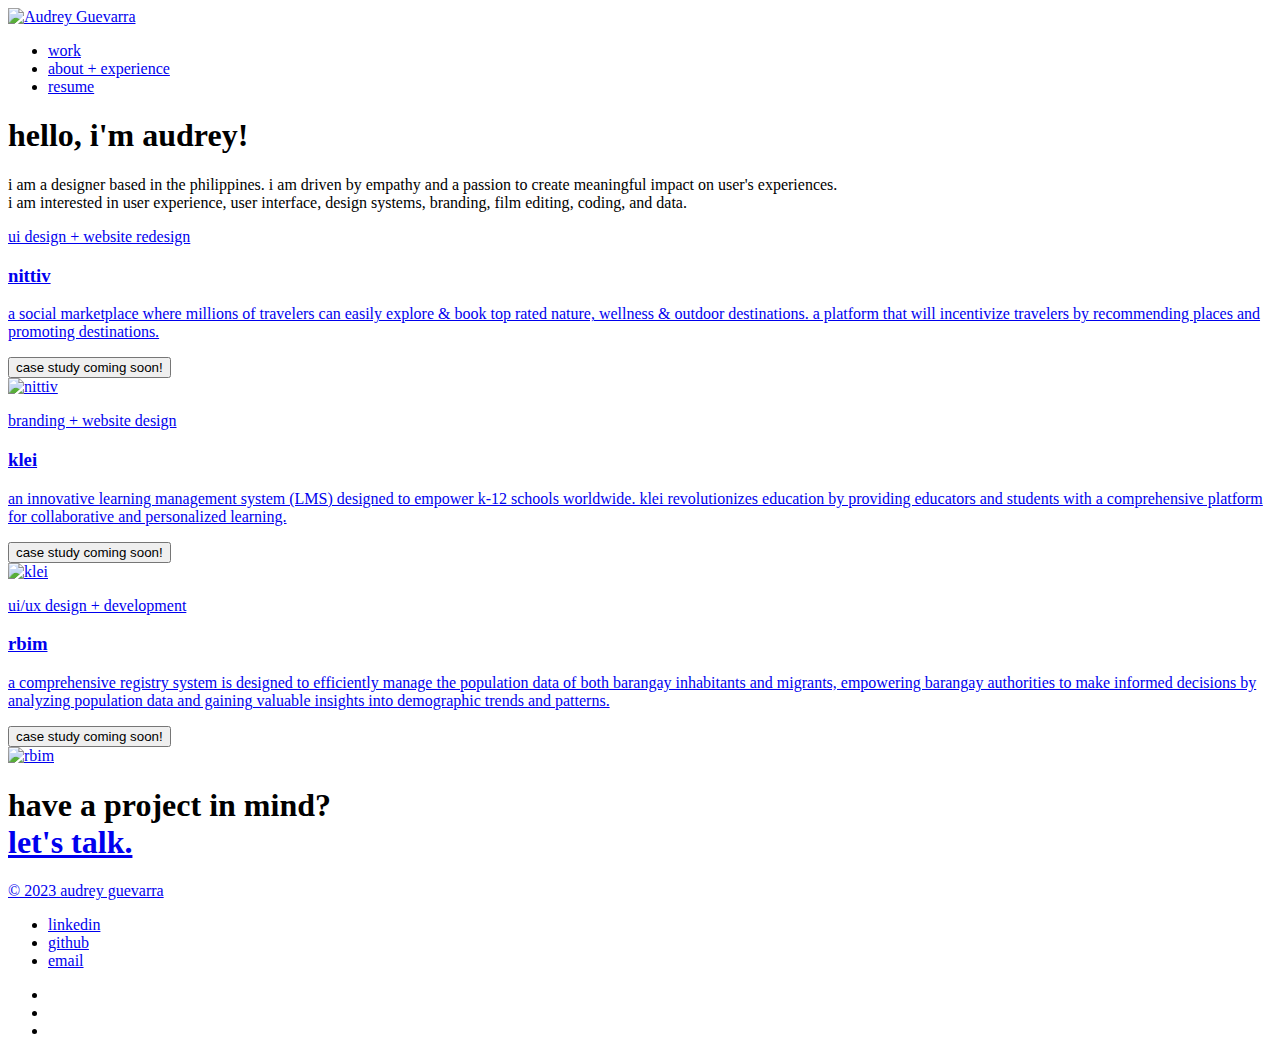
==== index.html @ 37573b38 "Create index.html" ====
<!DOCTYPE html>
<html lang="en">
<head>
    <!-- Meta Tags -->
    <meta charset="UTF-8">
    <meta http-equiv="X-UA-Compatible" content="IE=edge">
    <meta name="viewport" content="width=device-width, initial-scale=1.0">
    
    <!-- Title -->
    <title>Audrey Ross Guevarra</title>

    <!-- Favicon -->
    <link rel="shortcut icon" href="assets/images/logo.ico" type="image/x-icon">

    <!-- Fonts -->
    <link rel="preconnect" href="https://fonts.googleapis.com">
    <link rel="preconnect" href="https://fonts.gstatic.com" crossorigin>
    <link href="https://fonts.googleapis.com/css2?family=Outfit:wght@300;400;500;600;700;800;900&display=swap" rel="stylesheet">

    <!-- Icons -->
    <link href="https://cdn.jsdelivr.net/npm/remixicon@3.2.0/fonts/remixicon.css" rel="stylesheet">

    <!-- CSS -->
    <link rel="stylesheet" href="assets/css/style.css">

    <!-- JavaScript -->
    <link rel="stylesheet" href="https://unpkg.com/swiper/swiper-bundle.min.css" />
    
</head>
<body>

    <!-- Header -->
    <header id="header" class="header">
        <div class="container">
            <nav class="nav">
                <a href="index.html" class="nav__brand"><img src="assets/images/logo.svg" alt="Audrey Guevarra"></a>
                <div id="nav-menu" class="nav__menu">
                    <ul class="nav__list">
                        <li class="nav__item"><a href="index.html" class="nav__link">work</a></li>
                        <li class="nav__item"><a href="about.html" class="nav__link">about + experience</a></li>
                        <li class="nav__item"><a href="https://drive.google.com/file/d/1KDpCj2w9iUkUSq0yXN8H9X0-HxkxpvPe/view?usp=share_link" class="nav__link" target="_blank">resume</a></li>
                    </ul>
                </div>
                <div class="nav__toggle">
                    <i id="nav-toggle" class="ri-menu-3-line"></i>
                </div>
            </nav>
        </div>
    </header>

    <main class="main">
        <!-- hero -->
        <section id="hero" class="hero">
            <div class="hero__wrapper">
                <div class="hero__content">
                    <h1 class="hero__title">hello, i'm audrey!</h1>
                    <p class="hero__description">i am a <span>designer</span> based in the <span>philippines</span>. i am driven by <span>empathy</span> and a passion to create <span>meaningful impact</span> on user's experiences. <br>i am interested in <span>user experience</span>, user interface, <span>design systems</span>, branding, <span>film editing</span>, coding, and <span>data</span>.</p>
                </div>
            </div>
        </section>

        <!-- Projects -->
        <section id="project" class="section project">
            <div class="columns" onmouseover="changeImage('assets/images/proj-col-nittiv.png', this)" onmouseout="changeImage('assets/images/proj-gray-nittiv.png', this)">
                <a href="#" class="link">
                    <div class="left-content">
                        <p class="tag">ui design + website redesign</p>
                        <h3>nittiv</h3>
                        <p class="description">a social marketplace where millions of travelers can easily explore & book top rated nature, wellness & outdoor destinations. a platform that will incentivize travelers by recommending places and promoting destinations.</p>
                        <button class="btn--primary">case study coming soon!</button>
                    </div>
                    <div class="right-content">
                        <img src="assets/images/proj-gray-nittiv.png" alt="nittiv" class="first">
                    </div>
                </a>
            </div>
            <div class="columns" onmouseover="changeImage('assets/images/proj-col-klei.png', this)" onmouseout="changeImage('assets/images/proj-gray-klei.png', this)">
                <a href="#" class="link">
                    <div class="left-content">
                        <p class="tag">branding + website design</p>
                        <h3>klei</h3>
                        <p class="description">an innovative learning management system (LMS) designed to empower k-12 schools worldwide. klei revolutionizes education by providing educators and students with a comprehensive platform for collaborative and personalized learning.</p>
                        <button class="btn--primary">case study coming soon!</button>
                    </div>
                    <div class="right-content">
                        <img src="assets/images/proj-gray-klei.png" alt="klei" class="first">
                    </div>
                </a>
            </div>
            <div class="columns" onmouseover="changeImage('assets/images/proj-col-rbim.png', this)" onmouseout="changeImage('assets/images/proj-gray-rbim.png', this)">
                <a href="#" class="link">
                    <div class="left-content">
                        <p class="tag">ui/ux design + development</p>
                        <h3>rbim</h3>
                        <p class="description">a comprehensive registry system is designed to efficiently manage the population data of both barangay inhabitants and migrants, empowering barangay authorities to make informed decisions by analyzing population data and gaining valuable insights into demographic trends and patterns.</p>
                        <button class="btn--primary">case study coming soon!</button>
                    </div>
                    <div class="right-content">
                        <img src="assets/images/proj-gray-rbim.png" alt="rbim" class="first">
                    </div>
                </a>
            </div>
        </section>

        <section id="contact" class="contact">
            <div class="touch">
                <h1>have a project in mind?<br><span><a href="mailto:audreyrossguevarra@gmail.com">let's talk.</a></span></h1>
            </div>
        </section>
    </main>

    <!-- Footer -->
    <footer id="footer" class="footer">
        <div class="footer-content">
            <a href="#">© 2023 audrey guevarra</a>
            <div id="footer-items" class="footer-items">
                <ul class="footer__list">
                    <li><a href="https://www.linkedin.com/in/audreyrossguevarra/" target="_blank" class="social__link">linkedin</a></li>
                    <li><a href="https://github.com/audreyguevarra" target="_blank" class="social__link">github</a></li>
                    <li><a href="mailto:audreyrossguevarra@gmail.com" target="_blank" class="social__link">email</a></li>
                </ul>
                <ul class="socials">
                    <li><a href="https://www.linkedin.com/in/audreyrossguevarra/" target="_blank" class="social__link"><i class="ri-linkedin-fill"></i></a></li>
                    <li><a href="https://github.com/audreyguevarra" target="_blank" class="social__link"><i class="ri-github-fill"></i></i></a></li>
                    <li><a href="mailto:audreyrossguevarra@gmail.com" target="_blank" class="social__link"><i class="ri-at-line"></i></a></li>
                </ul>
            </div>  
        </div>
    </footer>

    <!-- Main JS -->
    <script type="text/javascript" src="assets/js/script.js"></script>

    <!-- Swiper JS -->
    <script src="https://unpkg.com/swiper/swiper-bundle.min.js"></script>

    <!-- Scroll Reveal -->
    <script src="https://unpkg.com/scrollreveal"></script>

</body>
</html>
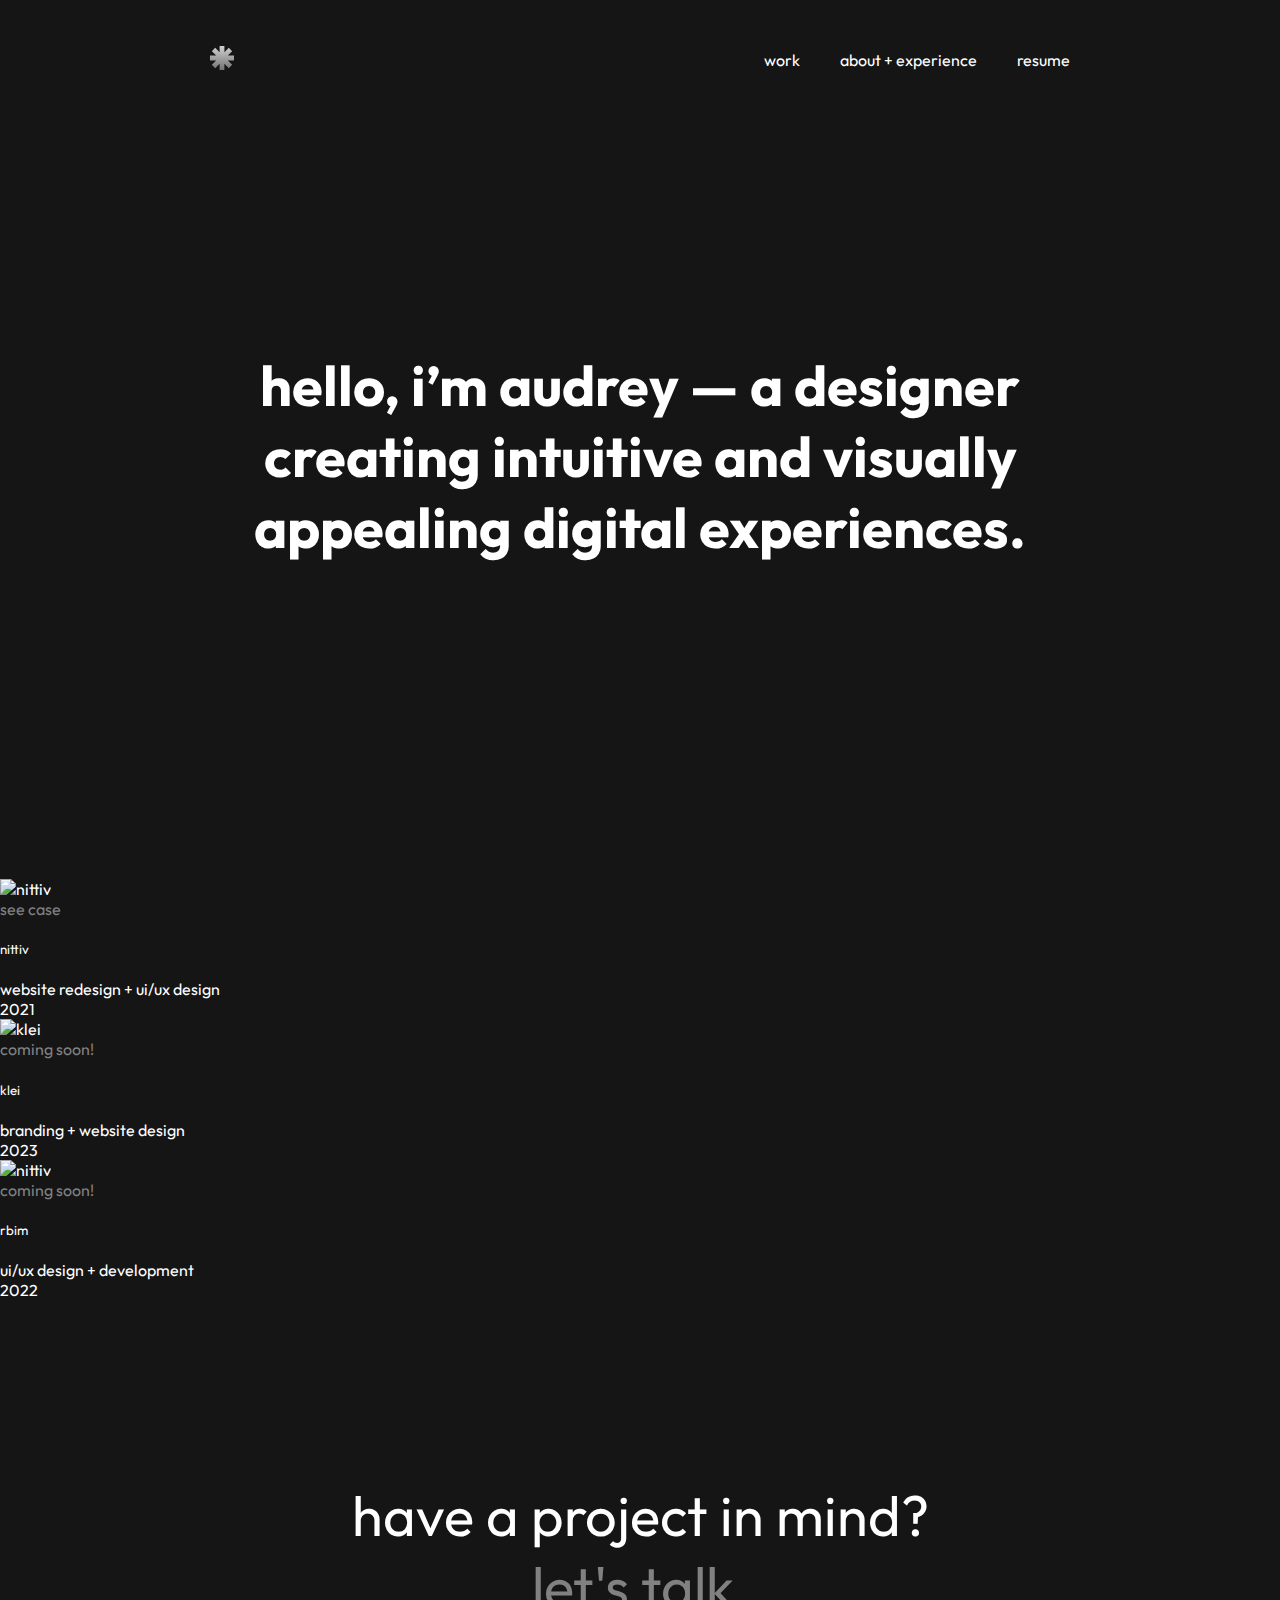
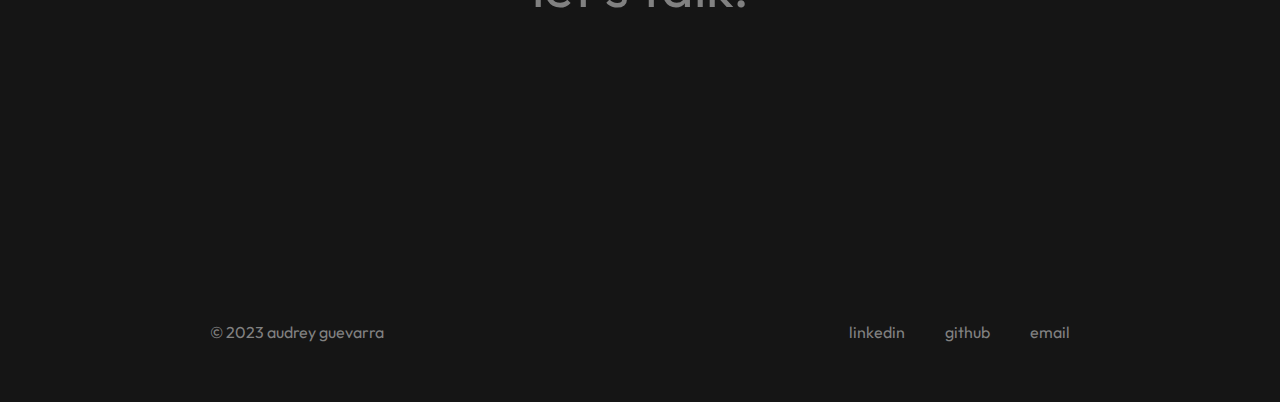
==== commit de591d42: "Update index.html" ====
--- a/index.html
+++ b/index.html
@@ -38,7 +38,7 @@
                     <ul class="nav__list">
                         <li class="nav__item"><a href="index.html" class="nav__link">work</a></li>
                         <li class="nav__item"><a href="about.html" class="nav__link">about + experience</a></li>
-                        <li class="nav__item"><a href="https://drive.google.com/file/d/1KDpCj2w9iUkUSq0yXN8H9X0-HxkxpvPe/view?usp=share_link" class="nav__link" target="_blank">resume</a></li>
+                        <li class="nav__item"><a href="https://drive.google.com/file/d/1KDpCj2w9iUkUSq0yXN8H9X0-HxkxpvPe/view?usp=sharing" class="nav__link" target="_blank">resume</a></li>
                     </ul>
                 </div>
                 <div class="nav__toggle">
@@ -50,59 +50,55 @@
 
     <main class="main">
         <!-- hero -->
-        <section id="hero" class="hero">
+        <section id="hero" class="section-hero">
             <div class="hero__wrapper">
                 <div class="hero__content">
-                    <h1 class="hero__title">hello, i'm audrey!</h1>
-                    <p class="hero__description">i am a <span>designer</span> based in the <span>philippines</span>. i am driven by <span>empathy</span> and a passion to create <span>meaningful impact</span> on user's experiences. <br>i am interested in <span>user experience</span>, user interface, <span>design systems</span>, branding, <span>film editing</span>, coding, and <span>data</span>.</p>
+                    <h1 class="hero__title">hello, i’m audrey — a designer creating intuitive and visually appealing digital experiences.</h1>
                 </div>
             </div>
         </section>
 
-        <!-- Projects -->
-        <section id="project" class="section project">
-            <div class="columns" onmouseover="changeImage('assets/images/proj-col-nittiv.png', this)" onmouseout="changeImage('assets/images/proj-gray-nittiv.png', this)">
-                <a href="#" class="link">
-                    <div class="left-content">
-                        <p class="tag">ui design + website redesign</p>
-                        <h3>nittiv</h3>
-                        <p class="description">a social marketplace where millions of travelers can easily explore & book top rated nature, wellness & outdoor destinations. a platform that will incentivize travelers by recommending places and promoting destinations.</p>
-                        <button class="btn--primary">case study coming soon!</button>
-                    </div>
-                    <div class="right-content">
-                        <img src="assets/images/proj-gray-nittiv.png" alt="nittiv" class="first">
-                    </div>
-                </a>
+        <!-- works -->
+        <section id="work" class="section-work">
+            <div class="rows">
+                <div class="rows-one">
+                    <img src="assets/images/work-nittiv.png" alt="nittiv">
+                    <div class="overlay"></div>
+                    <div class="button"><a href="nittiv.html">see case</a></div>
+                </div>
+                <div class="rows-content">
+                    <h5>nittiv</h5>
+                    <p>website redesign + ui/ux design</p>
+                    <p>2021</p>
+                </div>
             </div>
-            <div class="columns" onmouseover="changeImage('assets/images/proj-col-klei.png', this)" onmouseout="changeImage('assets/images/proj-gray-klei.png', this)">
-                <a href="#" class="link">
-                    <div class="left-content">
-                        <p class="tag">branding + website design</p>
-                        <h3>klei</h3>
-                        <p class="description">an innovative learning management system (LMS) designed to empower k-12 schools worldwide. klei revolutionizes education by providing educators and students with a comprehensive platform for collaborative and personalized learning.</p>
-                        <button class="btn--primary">case study coming soon!</button>
-                    </div>
-                    <div class="right-content">
-                        <img src="assets/images/proj-gray-klei.png" alt="klei" class="first">
-                    </div>
-                </a>
+            <div class="rows">
+                <div class="rows-img">
+                    <img src="assets/images/work-klei.png" alt="klei">
+                    <div class="overlay"></div>
+                    <div class="button"><a href="">coming soon!</a></div>
+                </div>
+                <div class="rows-content">
+                    <h5>klei</h5>
+                    <p>branding + website design</p>
+                    <p>2023</p>
+                </div>
             </div>
-            <div class="columns" onmouseover="changeImage('assets/images/proj-col-rbim.png', this)" onmouseout="changeImage('assets/images/proj-gray-rbim.png', this)">
-                <a href="#" class="link">
-                    <div class="left-content">
-                        <p class="tag">ui/ux design + development</p>
-                        <h3>rbim</h3>
-                        <p class="description">a comprehensive registry system is designed to efficiently manage the population data of both barangay inhabitants and migrants, empowering barangay authorities to make informed decisions by analyzing population data and gaining valuable insights into demographic trends and patterns.</p>
-                        <button class="btn--primary">case study coming soon!</button>
-                    </div>
-                    <div class="right-content">
-                        <img src="assets/images/proj-gray-rbim.png" alt="rbim" class="first">
-                    </div>
-                </a>
+            <div class="rows">
+                <div class="rows-img">
+                    <img src="assets/images/work-rbim.png" alt="nittiv">
+                    <div class="overlay"></div>
+                    <div class="button"><a href="#">coming soon!</a></div>
+                </div>
+                <div class="rows-content">
+                    <h5>rbim</h5>
+                    <p>ui/ux design + development</p>
+                    <p>2022</p>
+                </div>
             </div>
         </section>
 
-        <section id="contact" class="contact">
+        <section id="contact" class="section-contact">
             <div class="touch">
                 <h1>have a project in mind?<br><span><a href="mailto:audreyrossguevarra@gmail.com">let's talk.</a></span></h1>
             </div>
@@ -129,7 +125,7 @@
     </footer>
 
     <!-- Main JS -->
-    <script type="text/javascript" src="assets/js/script.js"></script>
+    <script type="text/javascript" defer src="assets/js/script.js"></script>
 
     <!-- Swiper JS -->
     <script src="https://unpkg.com/swiper/swiper-bundle.min.js"></script>
@@ -138,4 +134,4 @@
     <script src="https://unpkg.com/scrollreveal"></script>
 
 </body>
-</html>+</html>
--- a/assets/css/style.css
+++ b/assets/css/style.css
@@ -0,0 +1,593 @@
+:root{
+
+    /* ------ colors ------ */
+    --color-bg-primary: #151515;
+    --color-bg-secondary: #1B1B1D;
+    --color-bg-tertiary: #171718;
+    --color-text-primary: #ffffff;
+    --color-text-secondary: #818181;
+    --tw-border-opacity: 1!important;
+    
+    /* ------ fonts ------ */
+    
+    --ff-body: "Outfit", sans-serif;
+    /* size */
+    --fs-xsm: 14px;
+    --fs-sm: 16px;
+    --fs-md: 20px;
+    --fs-lg: 24px;
+    --fs-xl: 30px;
+    --fs-xxl: 46px;
+    --fs-xxxl: 56px;
+    --fs-biggest: 76px;
+    /* weight */
+    --fw-light: 300;
+    --fw-regular: 400;
+    --fw-medium: 500;
+    --fw-semibold: 600;
+    --fw-bold: 700;
+
+    /* ------  transition & z-index ------ */
+    --zindex-menu: 1000;
+    --zindex-fixed: 1010;
+
+    /* ------ width & height ------ */
+    --width-container: 100%;
+    --height-header: 120px;
+    --height-header-scroll: 90px;
+
+    /* ------ transition ------ */
+    --transition: all 0.4s cubic-bezier(0.645, 0.045, 0.355, 1);
+    --box-shadow: 0px 4px 20px rgba(0, 0, 0, 0.1);
+}
+
+/* ------  ------ */
+h1, h2, h3, h4, h5{
+    color: var(--color-text-primary);
+    font-weight: var(--fw-regular);
+}
+
+html{
+    scroll-behavior: smooth;
+}
+
+body, h1, h2, h3, h4, p, ul{
+    margin: 0;
+    padding: 0;
+}
+
+ul{
+    list-style-type: none;
+    display: block;
+}
+
+a{
+    text-decoration: none;
+    color: var(--color-text-secondary);
+}
+
+main{
+    overflow: hidden;
+}
+
+body{
+    background-color: var(--color-bg-primary);
+    font-weight: var(--fw-regular);
+    font-family: var(--ff-body);
+    color: var(--color-text-primary);
+}
+/* ------ resuable css ------ */
+.container{
+    width: 90%;
+    /* max-width: var(--width-container); */
+    margin: auto 210px;
+    /* background-color: var(--color-bg-secondary); */
+}
+.section{
+    padding: 40px 0;
+}
+.section__header{
+    margin: 80px 0;
+    text-align: center;
+}
+.section__title{
+    font-size: var(--fs-xxxl);
+    margin-bottom: 0.5rem;
+}
+.section__subtitle{
+    font-size: var(--fs-sm);
+    position: relative;
+}
+.section__subtitle::after{
+    position: absolute;
+    content: "";
+    width: 100%;
+    height: 0.5rem;
+    background-color: var(--color-bg-primary);
+    bottom: -1.5rem;
+    left: 50%;
+    transform: translateX(-50%);
+}
+.d-grid{
+    display: inline-block;
+    padding: 1.5rem 4rem;
+    color: var(--color-text-primary);
+    font-weight: var(--fw-regular);
+}
+.btn--primary{
+    font-family: var(--ff-body);
+    font-size: var(--fs-sm);
+    color: var(--color-text-primary);
+    background-color: transparent;
+    border: none;
+    padding: 0;
+}
+/* ------ header ------ */
+.header{
+    position: fixed;
+    top: 0;
+    left: 0;
+    right: 0;
+    display: flex;
+    align-items: center;
+    height: var(--height-header);
+    z-index: var(--zindex-menu);
+    transition: var(--transition);
+    background-color: var(--color-bg-primary);
+}
+.header--scroll{
+    height: var(--height-header-scroll);
+}
+.nav{
+    display: flex;
+    justify-content: space-between;
+    align-items: center;
+    width: 100%;
+    height: 100%;
+}
+.nav__brand img{
+    width: 24px;
+}
+.nav__list{
+    display: flex;
+    column-gap: 40px;
+}
+.nav__link{
+    transition: var(--transition);
+    color: var(--color-text-primary);
+}
+.nav__link:hover{
+    color: var(--color-text-secondary);
+}
+.nav__toggle{
+    display: none;
+    font-size: var(--fs-sm);
+    color: var(--color-text-primary);
+    cursor: pointer;
+    transition: var(--transition);
+}
+.nav__toggle:hover{
+    color: var(--color-text-primary);
+}
+@media screen and (max-width: 968px){
+    .container{
+        margin: auto 32px;
+    }
+    .nav__list{
+        flex-direction: column;
+        justify-content: center;
+        align-items: center;
+        row-gap: 4rem;
+    }
+    .nav__menu{
+        position: fixed;
+        top: 0;
+        bottom: 0;
+        left: 0;
+        right: 0;
+        display: none;
+        justify-content: center;
+        transition: var(--transition);
+    }
+    .nav__menu--open{
+        display: flex;
+        background-color: var(--color-bg-secondary);
+    }
+    .nav__toggle{
+        display: block;
+    }
+    .nav__brand, .nav__toggle{
+        z-index: var(--zindex-fixed);
+    }
+}
+
+/* ------ hero ------ */
+.hero__wrapper{
+    /* min-height: calc(100vh - var(--height-header)); */
+    padding: 350px 210px 300px 210px;
+}
+.hero__content{
+    text-align: center;
+}
+.hero__title{
+    font-size: var(--fs-xxxl);
+    font-weight: var(--fw-bold);
+    margin-bottom: 16px;
+    position: relative;
+}
+.hero__title::after{
+    position: absolute;
+    content: "";
+    width: 10rem;
+    height: .5rem;
+    bottom: -2rem;
+    left: 50%;
+    transform: translateX(-50%);
+}
+.hero__description{
+    color: var(--color-text-secondary);
+    font-size: var(--fs-sm);
+}
+.hero__description span{
+    color: var(--color-text-primary);
+}
+@media screen and (max-width: 968px){
+    .hero__wrapper{
+        padding: 300px 32px 170px 32px ;
+    }
+    
+}
+/* ------ project ------ */
+.columns{
+    padding: 32px 210px;
+    position: relative;
+}
+.link{
+    padding: 32px;
+    display: flex;
+    transition: all 0.3s;
+    column-gap: 60px;
+    position: relative;
+    border-top: 1px solid var(--color-bg-primary);
+}
+.first-hover{
+    display: none;
+}
+.link:hover{
+    background-color: var(--color-bg-tertiary);
+    /* background-color: rgba(255, 255, 255, 0.07);
+    backdrop-filter: blur(10px);
+    border-top: 1px solid rgba(255, 255, 255, 0.1); */
+}
+.right-content img{
+    height: 260px;
+}
+.left-content{
+    display: flex;
+    flex-direction: column;
+    align-items: flex-start;
+    justify-content: center;
+}
+.left-content h3{
+    font-size: var(--fs-xxxl);
+    font-weight: var(--fw-bold);
+    padding-bottom: 16px;
+}
+.left-content p{
+    font-size: var(--fs-sm);
+}
+.left-content .tag{
+    color: var(--color-text-primary);
+}
+.tag{
+    display: inline-block;
+    border: 1px solid var(--color-text-primary);
+    border-radius: 30px;
+    padding: 8px 16px 8px 16px;
+    margin-bottom: 16px;
+    text-align: center;
+}
+.description{
+    color: var(--color-text-secondary);
+    padding-bottom: 16px;
+}
+@media screen and (max-width: 968px){
+    .columns{
+        padding: 15px 32px;
+    }
+    .link{
+        padding: 0;
+        display: block;
+    }
+    .left-content{
+        margin-bottom: 32px;
+    }
+    .right-content img{
+        width: 100%;
+        height: 100%;
+    }
+}
+/* get in touch */
+.touch{
+    padding: 180px 0 240px 0;
+    text-align: center;
+}
+.touch h1{
+    font-size: var(--fs-xxxl);
+}
+.touch span{
+    color: var(--color-text-secondary);
+}
+@media screen and (max-width: 968px){
+    .touch{
+        padding: 200px 32px;
+        text-align: center;
+    }
+}
+/* footer */
+.footer-content{
+    display: flex;
+    justify-content: space-between;
+    padding: 60px 210px;
+}
+.footer__list{
+    display: flex;
+    column-gap: 40px;
+}
+.social__link{
+    transition: var(--transition);
+}
+.social__link:hover{
+    color: var(--color-text-primary);
+}
+.socials{
+    display: none;
+}
+@media screen and (max-width: 968px){
+    .footer-content{
+        padding: 50px 32px;
+        align-items: center;
+        flex-direction: column;
+        row-gap: 16px;
+    }
+    .footer__list{
+        display: none;
+    }
+    .socials{
+        display: flex;
+        column-gap: 20px;
+        font-size: var(--fs-sm);
+    }
+    
+}
+/* about */
+.about{
+    margin-top: 210px;
+}
+.about-content{
+    padding: 0 210px 96px;
+    display: inline-block;
+    column-gap: 170px;
+    align-items: flex-start;
+}
+.titles{
+    display: inline-block;
+    border: 1px solid var(--color-text-primary);
+    border-radius: 30px;
+    padding: 8px 16px 8px 16px;
+    margin-bottom: 32px;
+    text-align: center;
+}
+.about-content h5{
+    padding: 0;
+    margin: 0;
+}
+.about-content h1{
+    font-size: var(--fs-xxxl);
+    padding-bottom: 16px;
+}
+.about-content p{
+    color: var(--color-text-secondary);
+    line-height: 24px;
+}
+.about-content span{
+    color: var(--color-text-primary);
+}
+.experience-content{
+    padding: 0 210px 32px;
+    display: inline-block;
+    column-gap: 126px;
+}
+.experience-content h5{
+    padding: 0;
+    margin: 0;
+}
+.experience-content h1{
+    font-size: var(--fs-xl);
+    padding-bottom: 16px;
+}
+.experience-content h3{
+    font-size: var(--fs-lg);
+    color: var(--color-text-secondary);
+    padding-bottom: 64px;
+}
+.skills-content{
+    padding: 0 210px;
+    display: inline-block;
+    column-gap: 168px;
+}
+.skills-content h5{
+    padding: 0;
+    margin: 0;
+}
+.skills-content h1{
+    font-size: var(--fs-xxl);
+    padding-bottom: 8px
+}
+.skills-content p{
+    line-height: 24px;
+    color: var(--color-text-secondary);
+    padding-bottom: 64px;
+}
+.skillset{
+    display: flex;
+    column-gap: 48px;
+}
+.skillset div{
+    display: inline;
+}
+.skillset div h2{
+    padding-bottom: 32px;
+}
+
+@media screen and (max-width: 968px){
+    .about-content{
+        padding: 0 32px 64px;
+        display: block;
+        column-gap: 170px;
+        align-items: flex-start;
+    }
+    .about-content h1{
+        font-size: var(--fs-xl);
+        padding-bottom: 16px;
+    }
+    .about-content p{
+        color: var(--color-text-secondary);
+        font-size: var(--fs-sm);
+        line-height: 24px;
+    }
+    .experience-content{
+        padding: 0 32px 64px;
+        display: block;
+        column-gap: 170px;
+        align-items: flex-start;
+    }
+    .experience-content h1{
+        font-size: var(--fs-lg);
+        padding-bottom: 16px;
+    }
+    .experience-content h3{
+        font-size: var(--fs-md);
+        color: var(--color-text-secondary);
+        padding-bottom: 32px;
+    }
+    .skills-content{
+        padding: 0 32px 128px;
+        display: block;
+        column-gap: 170px;
+        align-items: flex-start;
+    }
+    .skills-content h1{
+        font-size: var(--fs-xl);
+        padding-bottom: 8px
+    }
+    .skills-content p{
+        line-height: 24px;
+        color: var(--color-text-secondary);
+        padding-bottom: 32px;
+    }
+    .skillset{
+        display: block;
+        column-gap: 64px;
+    }
+    .skillset div h2{
+        font-size: var(--fs-lg);
+        padding-bottom: 32px;
+    }
+}
+
+/* project: nittiv */
+.proj-nittiv{
+    margin-top: 0;
+}
+.proj-content{
+    padding: 0 210px 128px;
+    display: inline-block;
+    column-gap: 170px;
+    align-items: flex-start;
+}
+.proj-content h5{
+    padding: 0;
+    margin: 16px 0;
+}
+.proj-content h1{
+    font-size: var(--fs-xxxl);
+    font-weight: 600;
+    padding-bottom: 16px;
+}
+.proj-content p{
+    color: var(--color-text-secondary);
+    line-height: 24px;
+}
+.proj-deets{
+    display: flex;
+    column-gap: 64px;
+    padding-top: 32px;
+}
+.proj-deets h4{
+    font-size: var(--fs-sm);
+}
+.proj-img img{
+    padding-top: 64px;
+    width: 100%;
+}
+
+@media screen and (max-width: 968px){
+    .proj-content{
+        padding: 0 32px 64px;
+        display: block;
+        column-gap: 170px;
+        align-items: flex-start;
+    }
+    .proj-content h1{
+        font-size: var(--fs-xl);
+        padding-bottom: 16px;
+    }
+    .proj-content p{
+        color: var(--color-text-secondary);
+        font-size: var(--fs-sm);
+        line-height: 24px;
+    }
+}
+
+.challenge{
+    margin: 32px 0 128px 0;
+}
+.day{
+    padding: 32px 210px;
+    position: relative;
+}
+.ui{
+    padding: 32px;
+    display: flex;
+    transition: all 0.3s;
+    column-gap: 60px;
+    position: relative;
+    justify-content: space-between;
+    border-top: 1px solid var(--color-bg-primary);
+}
+.ui:hover{
+    background-color: var(--color-bg-tertiary);
+}
+.left-content{
+    display: flex;
+    flex-direction: column;
+    align-items: flex-start;
+    justify-content: center;
+}
+@media screen and (max-width: 968px){
+    .day{
+        padding: 15px 32px;
+    }
+    .ui{
+        padding: 0;
+        display: block;
+    }
+    .left-content{
+        margin-bottom: 32px;
+    }
+    .right-content img{
+        width: 100%;
+        height: 100%;
+    }
+}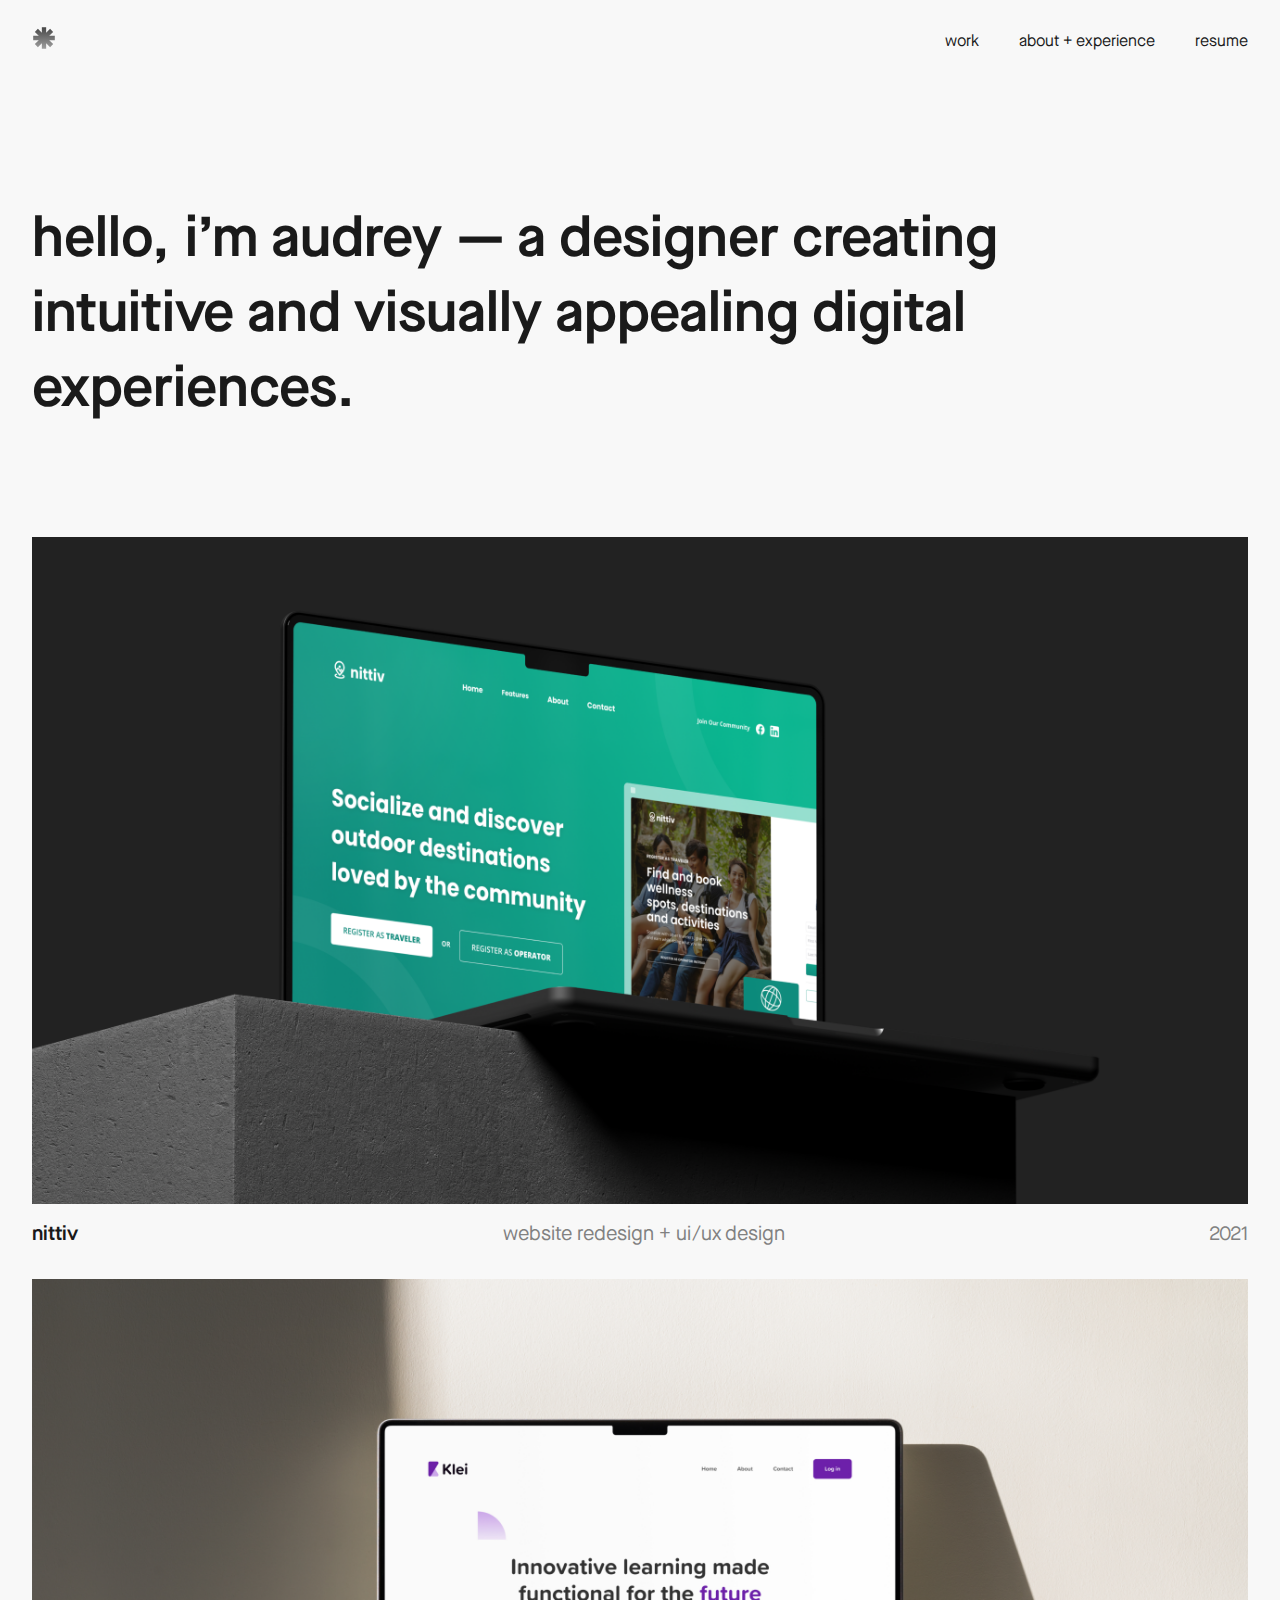
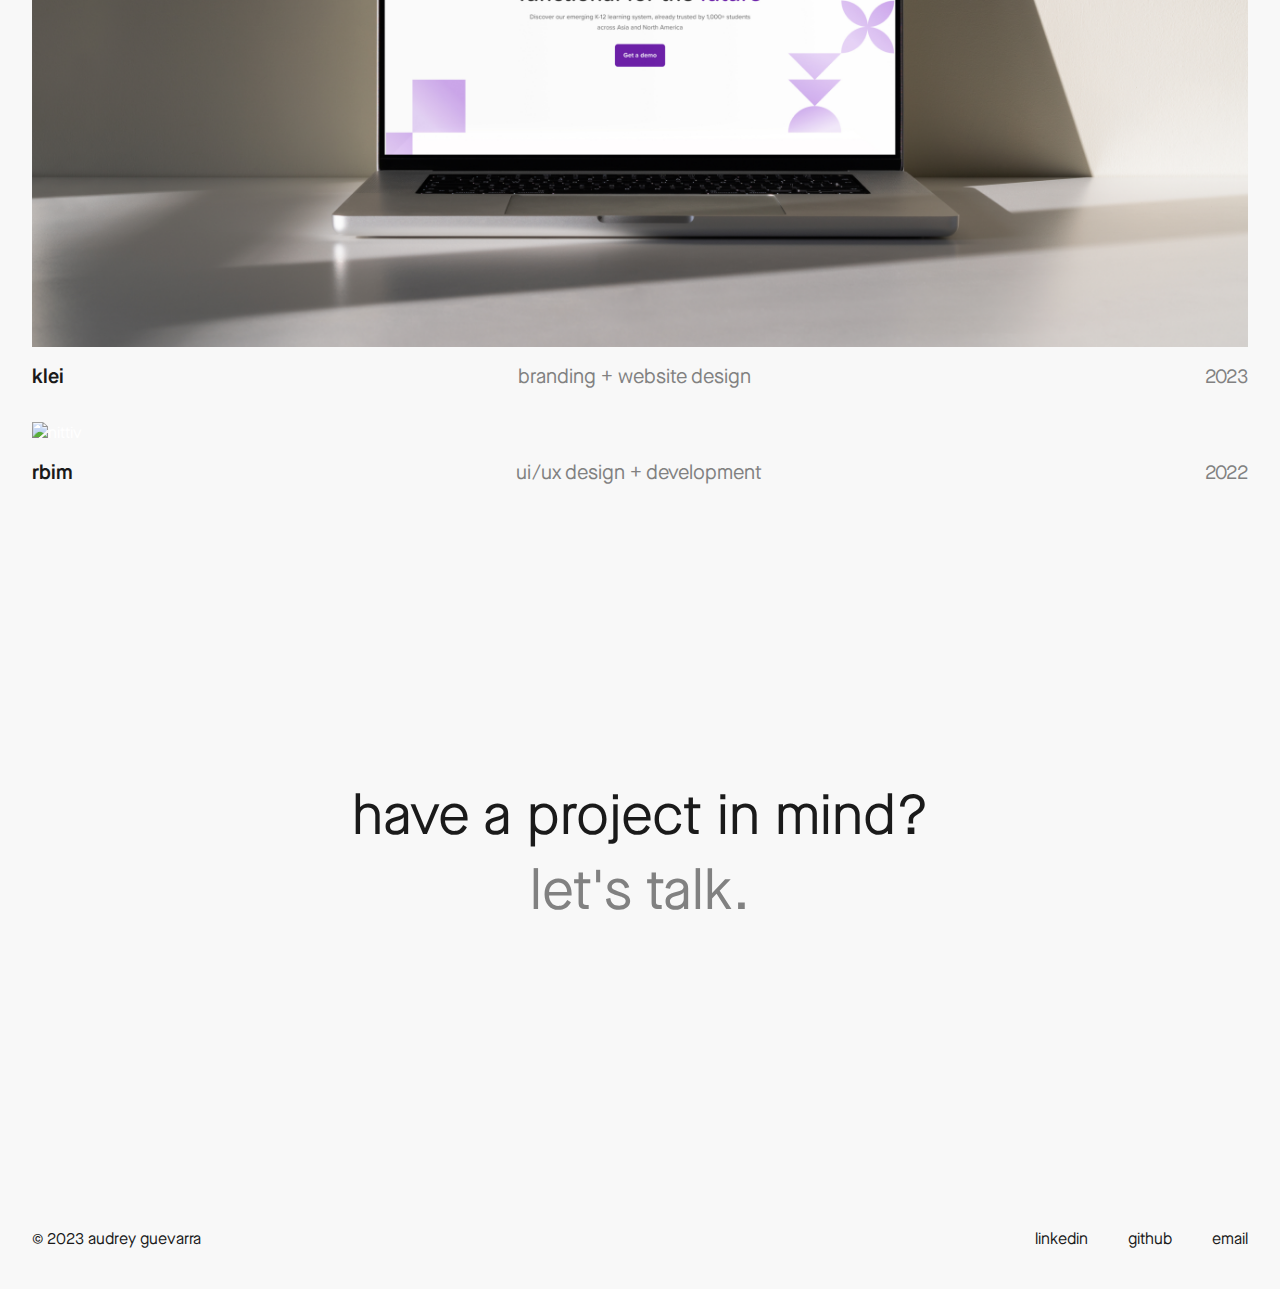
==== commit 4fc270f4: "Create index.html" ====
--- a/index.html
+++ b/index.html
@@ -134,4 +134,4 @@
     <script src="https://unpkg.com/scrollreveal"></script>
 
 </body>
-</html>
+</html>--- a/assets/css/style.css
+++ b/assets/css/style.css
@@ -1,16 +1,23 @@
+@font-face { font-family: MaisonNeue-Book; src: url(/assets/font/MaisonNeue-Book.otf); }
+@font-face { font-family: MaisonNeue-Demi; src: url(/assets/font/MaisonNeue-Demi.otf); } 
+@font-face { font-family: MaisonNeue-Bold; src: url(/assets/font/MaisonNeue-Bold.otf); }
+
 :root{
 
     /* ------ colors ------ */
     --color-bg-primary: #151515;
     --color-bg-secondary: #1B1B1D;
     --color-bg-tertiary: #171718;
+    --color-bg-quaternary: #F8F8F8;
     --color-text-primary: #ffffff;
     --color-text-secondary: #818181;
+    --color-text-tertiary: #1A1A1A;
     --tw-border-opacity: 1!important;
     
     /* ------ fonts ------ */
     
-    --ff-body: "Outfit", sans-serif;
+    --ff-body: MaisonNeue-Book, sans-serif;
+    
     /* size */
     --fs-xsm: 14px;
     --fs-sm: 16px;
@@ -33,7 +40,7 @@
 
     /* ------ width & height ------ */
     --width-container: 100%;
-    --height-header: 120px;
+    --height-header: 80px;
     --height-header-scroll: 90px;
 
     /* ------ transition ------ */
@@ -63,7 +70,7 @@
 
 a{
     text-decoration: none;
-    color: var(--color-text-secondary);
+    color: var(--color-text-tertiary);
 }
 
 main{
@@ -71,16 +78,16 @@
 }
 
 body{
-    background-color: var(--color-bg-primary);
+    background-color: var(--color-bg-quaternary);
     font-weight: var(--fw-regular);
     font-family: var(--ff-body);
     color: var(--color-text-primary);
 }
 /* ------ resuable css ------ */
 .container{
-    width: 90%;
+    width: 100%;
     /* max-width: var(--width-container); */
-    margin: auto 210px;
+    margin: auto 32px;
     /* background-color: var(--color-bg-secondary); */
 }
 .section{
@@ -133,7 +140,7 @@
     height: var(--height-header);
     z-index: var(--zindex-menu);
     transition: var(--transition);
-    background-color: var(--color-bg-primary);
+    background-color: var(--color-bg-quaternary);
 }
 .header--scroll{
     height: var(--height-header-scroll);
@@ -154,7 +161,7 @@
 }
 .nav__link{
     transition: var(--transition);
-    color: var(--color-text-primary);
+    color: var(--color-text-tertiary);
 }
 .nav__link:hover{
     color: var(--color-text-secondary);
@@ -162,16 +169,16 @@
 .nav__toggle{
     display: none;
     font-size: var(--fs-sm);
-    color: var(--color-text-primary);
+    color: var(--color-text-tertiary);
     cursor: pointer;
     transition: var(--transition);
 }
 .nav__toggle:hover{
-    color: var(--color-text-primary);
+    color: var(--color-text-secondary);
 }
 @media screen and (max-width: 968px){
     .container{
-        margin: auto 32px;
+        margin: auto 16px;
     }
     .nav__list{
         flex-direction: column;
@@ -191,7 +198,7 @@
     }
     .nav__menu--open{
         display: flex;
-        background-color: var(--color-bg-secondary);
+        background-color: var(--color-bg-quaternary);
     }
     .nav__toggle{
         display: block;
@@ -204,12 +211,15 @@
 /* ------ hero ------ */
 .hero__wrapper{
     /* min-height: calc(100vh - var(--height-header)); */
-    padding: 350px 210px 300px 210px;
+    padding: 200px 32px 96px 32px;
 }
 .hero__content{
-    text-align: center;
+    text-align: left;
+    width: 1030px;
 }
 .hero__title{
+    font-family: MaisonNeue-Demi, sans-serif;
+    color: var(--color-text-tertiary);
     font-size: var(--fs-xxxl);
     font-weight: var(--fw-bold);
     margin-bottom: 16px;
@@ -224,111 +234,176 @@
     left: 50%;
     transform: translateX(-50%);
 }
-.hero__description{
-    color: var(--color-text-secondary);
-    font-size: var(--fs-sm);
-}
-.hero__description span{
-    color: var(--color-text-primary);
-}
 @media screen and (max-width: 968px){
     .hero__wrapper{
-        padding: 300px 32px 170px 32px ;
-    }
-    
-}
-/* ------ project ------ */
-.columns{
-    padding: 32px 210px;
+        padding: 280px 16px 64px 16px ;
+    }
+    .hero__content{
+        width: 318px;
+    }
+    .hero__title{
+        font-size: var(--fs-xl);
+    }
+}
+/* ------ work ------ */
+.rows{
+    padding: 0 32px 32px 32px;
     position: relative;
 }
-.link{
-    padding: 32px;
-    display: flex;
+.rows-one{
+    margin-bottom: 16px;
+    transition: all .2s ease-in-out;
+    position: relative;
+    overflow: hidden;
+}
+.rows-img{
+    margin-bottom: 16px;
+    transition: all .2s ease-in-out;
+    position: relative;
+    overflow: hidden;
+}
+.rows-one img{
     transition: all 0.3s;
-    column-gap: 60px;
-    position: relative;
-    border-top: 1px solid var(--color-bg-primary);
-}
-.first-hover{
-    display: none;
-}
-.link:hover{
-    background-color: var(--color-bg-tertiary);
-    /* background-color: rgba(255, 255, 255, 0.07);
-    backdrop-filter: blur(10px);
-    border-top: 1px solid rgba(255, 255, 255, 0.1); */
-}
-.right-content img{
-    height: 260px;
-}
-.left-content{
-    display: flex;
-    flex-direction: column;
-    align-items: flex-start;
+    display: block;
+    width: 100%;
+    height: auto;
+    transform: scale(1);
+}
+.rows-img img{
+    transition: all 0.3s;
+    display: block;
+    width: 100%;
+    height: auto;
+    transform: scale(1);
+}
+.rows-one:hover img {
+    transform: scale(1.02);
+}
+.rows-img:hover img {
+    transform: scale(1.02);
+}
+.rows-content{
+    display: flex;
+    justify-content: space-between;
+}
+.rows-content h5{
+    font-size: var(--fs-md);
+    color: var(--color-text-tertiary);
+    font-family: MaisonNeue-Demi, sans-serif;
+    margin: 0;
+}
+.rows-content p{
+    font-size: var(--fs-md);
+    font-family: MaisonNeue-Book, sans-serif;
+    color: var(--color-text-secondary);
+    margin: 0;
+}
+.rows-one:hover .button {
+    opacity: 1;
+    width: 128px;
+    height: 128px;
+    transform-origin: center;
+}
+.rows-img:hover .button {
+    opacity: 1;
+    width: 128px;
+    height: 128px;
+    transform-origin: center;
+}
+.button{
+    position: absolute;
+    width: 0px;
+    height: 0px;
+    left: 50%;
+    top: 50%;
+    opacity: 0;
+    background-color: var(--color-bg-quaternary);
+    border-radius: 50%;
+    display: flex;
     justify-content: center;
-}
-.left-content h3{
-    font-size: var(--fs-xxxl);
-    font-weight: var(--fw-bold);
-    padding-bottom: 16px;
-}
-.left-content p{
-    font-size: var(--fs-sm);
-}
-.left-content .tag{
-    color: var(--color-text-primary);
-}
-.tag{
-    display: inline-block;
-    border: 1px solid var(--color-text-primary);
-    border-radius: 30px;
-    padding: 8px 16px 8px 16px;
-    margin-bottom: 16px;
+    align-items: center;
     text-align: center;
-}
-.description{
-    color: var(--color-text-secondary);
-    padding-bottom: 16px;
+    overflow: hidden;
+    transform: translate(-50%, -50%);
+    transition: width 0.3s, height 0.3s, transform-origin 0.3s;
+}
+.button a {
+    font-size: var(--fs-xsm);
+    font-family: MaisonNeue-Book, sans-serif;
+    color: var(--color-bg-tertiary);
+    display: flex;
+    justify-content: center;
+    align-items: center;
 }
 @media screen and (max-width: 968px){
-    .columns{
-        padding: 15px 32px;
-    }
-    .link{
-        padding: 0;
+    .rows{
+        padding: 16px 16px;
+    }
+    .rows-content{
+        display: flex;
+        justify-content: space-between;
+    }
+    .rows-content h5{
+        font-size: var(--fs-xsm);
+    }
+    .rows-content p{
+        font-size: var(--fs-xsm);
+    }
+    .rows-img{
+        height: 380px;
+        width: auto;
+        overflow: hidden;
+        margin-bottom: 16px;
+    }
+    .rows-img img{
         display: block;
-    }
-    .left-content{
-        margin-bottom: 32px;
-    }
-    .right-content img{
         width: 100%;
         height: 100%;
-    }
-}
+        object-fit: cover;
+        object-position: center;
+    }
+    .rows-one{
+        height: 380px;
+        width: auto;
+        overflow: hidden;
+        margin-bottom: 16px;
+    }
+    .rows-one img{
+        display: block;
+        width: 100%;
+        height: 100%;
+        object-fit: cover;
+        object-position: 36% center;
+    }
+}
+
 /* get in touch */
 .touch{
-    padding: 180px 0 240px 0;
+    padding: 260px 0 260px 0;
     text-align: center;
 }
 .touch h1{
     font-size: var(--fs-xxxl);
-}
-.touch span{
+    color: var(--color-text-tertiary);
+}
+.touch span a{
     color: var(--color-text-secondary);
 }
 @media screen and (max-width: 968px){
     .touch{
-        padding: 200px 32px;
+        padding: 200px 16px 150px 16px;
         text-align: center;
+    }
+    .touch h1{
+        font-size: var(--fs-xl);
+        color: var(--color-text-tertiary);
     }
 }
 /* footer */
 .footer-content{
     display: flex;
     justify-content: space-between;
-    padding: 60px 210px;
+    padding: 40px 32px;
 }
 .footer__list{
     display: flex;
@@ -338,7 +413,7 @@
     transition: var(--transition);
 }
 .social__link:hover{
-    color: var(--color-text-primary);
+    color: var(--color-text-secondary);
 }
 .socials{
     display: none;
@@ -357,6 +432,7 @@
         display: flex;
         column-gap: 20px;
         font-size: var(--fs-sm);
+        color: var(--color-text-tertiary);
     }
     
 }
@@ -365,229 +441,203 @@
     margin-top: 210px;
 }
 .about-content{
-    padding: 0 210px 96px;
+    padding: 0 32px 48px 32px;
     display: inline-block;
     column-gap: 170px;
     align-items: flex-start;
 }
 .titles{
     display: inline-block;
-    border: 1px solid var(--color-text-primary);
-    border-radius: 30px;
-    padding: 8px 16px 8px 16px;
-    margin-bottom: 32px;
+    margin-bottom: 8px;
     text-align: center;
 }
-.about-content h5{
-    padding: 0;
+.titles h5{
+    font-size: var(--fs-sm);
+    color: var(--color-text-secondary);
+    padding-bottom: 8px;
     margin: 0;
 }
 .about-content h1{
-    font-size: var(--fs-xxxl);
     padding-bottom: 16px;
 }
 .about-content p{
+    color: var(--color-text-tertiary);
+    line-height: 24px;
+}
+.columns{
+    display: flex;
+    padding: 0 32px 0 32px;
+    justify-content: space-between;
+}
+.right-about h3{
+    font-size: var(--fs-sm);
+    color: var(--color-text-tertiary);
+    padding-bottom: 16px;
+}
+.skills-content{
+    width: 720px;
+}
+.link{
+    cursor: pointer;
+    text-decoration: none;
+}
+.link:hover{
     color: var(--color-text-secondary);
-    line-height: 24px;
-}
-.about-content span{
-    color: var(--color-text-primary);
-}
-.experience-content{
-    padding: 0 210px 32px;
-    display: inline-block;
-    column-gap: 126px;
-}
-.experience-content h5{
-    padding: 0;
-    margin: 0;
-}
-.experience-content h1{
-    font-size: var(--fs-xl);
-    padding-bottom: 16px;
-}
-.experience-content h3{
-    font-size: var(--fs-lg);
-    color: var(--color-text-secondary);
-    padding-bottom: 64px;
-}
-.skills-content{
-    padding: 0 210px;
-    display: inline-block;
-    column-gap: 168px;
-}
-.skills-content h5{
-    padding: 0;
-    margin: 0;
-}
-.skills-content h1{
-    font-size: var(--fs-xxl);
-    padding-bottom: 8px
-}
-.skills-content p{
-    line-height: 24px;
-    color: var(--color-text-secondary);
-    padding-bottom: 64px;
-}
-.skillset{
-    display: flex;
-    column-gap: 48px;
-}
-.skillset div{
-    display: inline;
-}
-.skillset div h2{
-    padding-bottom: 32px;
-}
-
+}
+.displayMe{
+    max-width: 200px;
+    max-height: 200px;
+    position: absolute;
+    z-index: auto;
+}
+.displayMe img{
+    width: 100%;
+}
+@keyframes fadeIn{
+    0%{
+        opacity: 0;
+    }
+    100%{
+        opacity: 1;
+    }
+}
+@keyframes fadeOut{
+    0%{
+        opacity: 1;
+    }
+    100%{
+        opacity: 0;
+    }
+}
 @media screen and (max-width: 968px){
     .about-content{
-        padding: 0 32px 64px;
+        padding: 0 16px 32px 16px;
         display: block;
-        column-gap: 170px;
-        align-items: flex-start;
     }
     .about-content h1{
         font-size: var(--fs-xl);
-        padding-bottom: 16px;
+        padding-bottom: 0;
     }
     .about-content p{
-        color: var(--color-text-secondary);
+        color: var(--color-text-tertiary);
         font-size: var(--fs-sm);
         line-height: 24px;
     }
-    .experience-content{
-        padding: 0 32px 64px;
-        display: block;
-        column-gap: 170px;
-        align-items: flex-start;
-    }
-    .experience-content h1{
-        font-size: var(--fs-lg);
+    .titles h5{
+        padding-bottom: 0;
+        margin: 0;
+    }
+    .columns{
+        display: inline-block;
+        padding: 0 16px 0 16px;
+        justify-content: space-between;
+    }
+    .right-about h3{
         padding-bottom: 16px;
     }
-    .experience-content h3{
-        font-size: var(--fs-md);
-        color: var(--color-text-secondary);
-        padding-bottom: 32px;
-    }
     .skills-content{
-        padding: 0 32px 128px;
-        display: block;
-        column-gap: 170px;
-        align-items: flex-start;
-    }
-    .skills-content h1{
-        font-size: var(--fs-xl);
-        padding-bottom: 8px
-    }
-    .skills-content p{
-        line-height: 24px;
-        color: var(--color-text-secondary);
-        padding-bottom: 32px;
-    }
-    .skillset{
-        display: block;
-        column-gap: 64px;
-    }
-    .skillset div h2{
-        font-size: var(--fs-lg);
-        padding-bottom: 32px;
+        width: auto;
     }
 }
 
 /* project: nittiv */
-.proj-nittiv{
-    margin-top: 0;
-}
-.proj-content{
-    padding: 0 210px 128px;
+.nittiv{
+    margin-top: 210px;
+}
+.nittiv-content{
+    padding: 0 32px 96px;
     display: inline-block;
     column-gap: 170px;
     align-items: flex-start;
 }
-.proj-content h5{
+.nittiv-title h1{
+    font-family: MaisonNeue-Demi, sans-serif;
+    color: var(--color-text-tertiary);
+    font-size: var(--fs-xxxl);
+    font-weight: var(--fw-bold);
+    margin-bottom: 16px;
+    position: relative;
+}
+.nittiv-content h5{
+    font-size: var(--fs-sm);
+    color: var(--color-text-tertiary);
+    line-height: 24px;
+    padding-bottom: 16px;
+    margin: 0;
+}
+.tags{ 
+    display: flex;
+    column-gap: 32px;
+}
+.tags p{
+    font-size: var(--fs-xsm);
+    color: var(--color-text-tertiary);
+    margin: 0;
     padding: 0;
-    margin: 16px 0;
-}
-.proj-content h1{
-    font-size: var(--fs-xxxl);
-    font-weight: 600;
-    padding-bottom: 16px;
-}
-.proj-content p{
-    color: var(--color-text-secondary);
-    line-height: 24px;
-}
-.proj-deets{
-    display: flex;
-    column-gap: 64px;
-    padding-top: 32px;
-}
-.proj-deets h4{
-    font-size: var(--fs-sm);
-}
-.proj-img img{
-    padding-top: 64px;
-    width: 100%;
-}
-
+}
+.ntv-img{
+    display: block;
+    padding: 32px 0;
+}
+.ntv-one{
+    background-color: #EAE9E7;
+    display: flex;
+    align-items: center;
+    justify-content: center;
+    height: 100vh;
+    margin-bottom: 32px;
+}
+.ntv-one img {
+    object-fit: cover;
+    width: 70%;
+    height: 70%;
+}
+.ntv-two{
+    display: flex;
+    gap: 32px;
+    margin-bottom: 32px;
+}
+.ntv-two img{
+    width: 100%;
+    height: auto;
+}
+.ntv-three img{
+    width: 100%;
+    height: auto;
+}
 @media screen and (max-width: 968px){
-    .proj-content{
-        padding: 0 32px 64px;
-        display: block;
+    .nittiv-content{
+        padding: 0 16px 96px;
+        display: inline-block;
         column-gap: 170px;
         align-items: flex-start;
     }
-    .proj-content h1{
-        font-size: var(--fs-xl);
+    .tags{ 
+        display: inline-block;
+    }
+    .tags p{
+        padding-bottom: 8px;
+    }
+    .ntv-img{
+        display: block;
+        padding: 16px 0;
+    }
+    .ntv-one{
+        height: 30vh;
+        margin-bottom: 16px;
+    }
+    .ntv-one img {
+        object-fit: cover;
+        width: 70%;
+        height: 70%;
+    }
+    .ntv-two{
+        display: block;
+        margin-bottom: 0;
+    }
+    .ntv-two img{
+        margin: 0;
         padding-bottom: 16px;
-    }
-    .proj-content p{
-        color: var(--color-text-secondary);
-        font-size: var(--fs-sm);
-        line-height: 24px;
-    }
-}
-
-.challenge{
-    margin: 32px 0 128px 0;
-}
-.day{
-    padding: 32px 210px;
-    position: relative;
-}
-.ui{
-    padding: 32px;
-    display: flex;
-    transition: all 0.3s;
-    column-gap: 60px;
-    position: relative;
-    justify-content: space-between;
-    border-top: 1px solid var(--color-bg-primary);
-}
-.ui:hover{
-    background-color: var(--color-bg-tertiary);
-}
-.left-content{
-    display: flex;
-    flex-direction: column;
-    align-items: flex-start;
-    justify-content: center;
-}
-@media screen and (max-width: 968px){
-    .day{
-        padding: 15px 32px;
-    }
-    .ui{
-        padding: 0;
-        display: block;
-    }
-    .left-content{
-        margin-bottom: 32px;
-    }
-    .right-content img{
-        width: 100%;
-        height: 100%;
-    }
-}+        vertical-align: bottom;
+    }
+}
